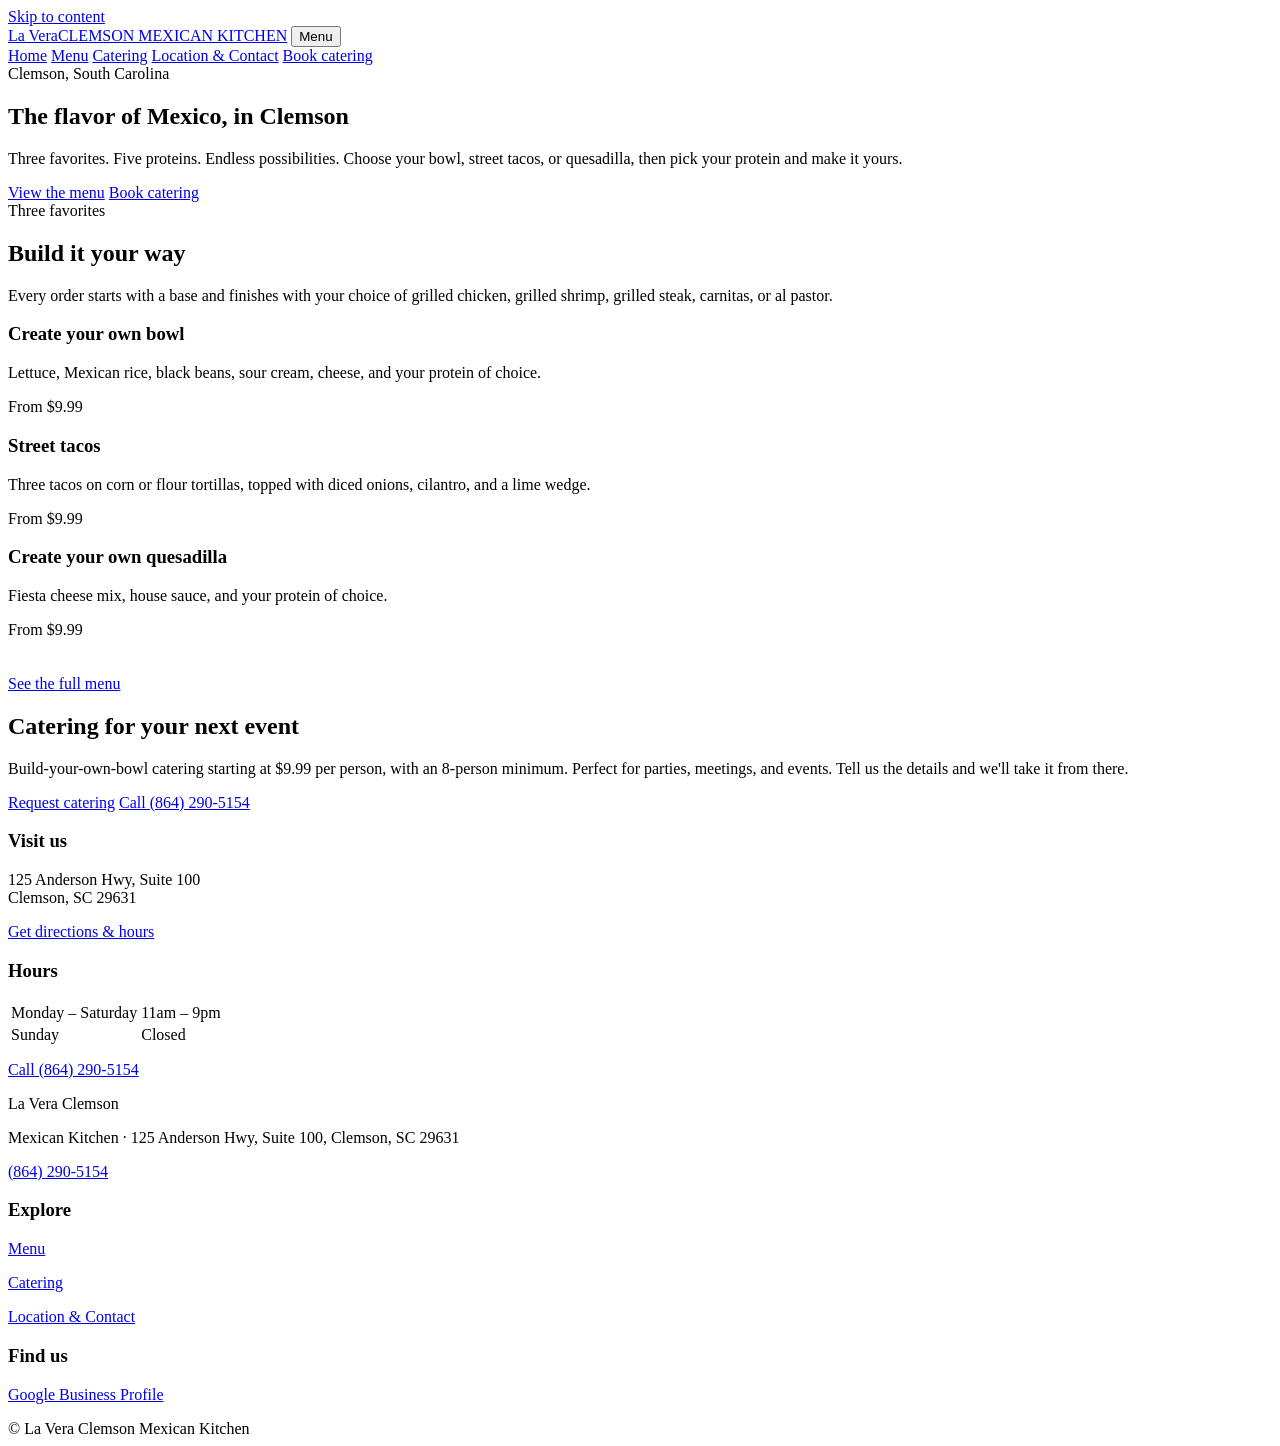
==== index.html @ a031415d "Add files via upload" ====
<!DOCTYPE html>
<html lang="en">
<head>
<meta charset="UTF-8">
<meta name="viewport" content="width=device-width, initial-scale=1.0">
<title>La Vera Clemson | Mexican Restaurant &amp; Catering in Clemson, SC</title>
<meta name="description" content="La Vera Clemson Mexican Kitchen serves build-your-own bowls, street tacos and quesadillas in Clemson, SC. Order catering for your next event or visit us on Anderson Hwy.">
<link rel="canonical" href="https://www.lavaraclemson.com/">
<meta name="robots" content="index, follow">

<meta property="og:type" content="restaurant.restaurant">
<meta property="og:title" content="La Vera Clemson | Mexican Restaurant & Catering in Clemson, SC">
<meta property="og:description" content="The flavor of Mexico, in Clemson. Build-your-own bowls, street tacos, quesadillas and full-service catering.">
<meta property="og:image" content="https://www.lavaraclemson.com/images/logo.jpg">
<meta property="og:url" content="https://www.lavaraclemson.com/">
<meta name="twitter:card" content="summary_large_image">

<link rel="preconnect" href="https://fonts.googleapis.com">
<link rel="preconnect" href="https://fonts.gstatic.com" crossorigin>
<link href="https://fonts.googleapis.com/css2?family=Playfair+Display:ital,wght@0,700;1,700&family=Poppins:wght@400;500;600;700&display=swap" rel="stylesheet">
<link rel="stylesheet" href="styles.css">

<script type="application/ld+json">
{
  "@context": "https://schema.org",
  "@type": "MexicanRestaurant",
  "name": "La Vera Clemson Mexican Kitchen",
  "image": "https://www.lavaraclemson.com/images/logo.jpg",
  "@id": "https://www.lavaraclemson.com/",
  "url": "https://www.lavaraclemson.com/",
  "telephone": "+1-864-290-5154",
  "servesCuisine": "Mexican",
  "priceRange": "$$",
  "address": {
    "@type": "PostalAddress",
    "streetAddress": "125 Anderson Hwy, Suite 100",
    "addressLocality": "Clemson",
    "addressRegion": "SC",
    "postalCode": "29631",
    "addressCountry": "US"
  },
  "openingHoursSpecification": [
    {
      "@type": "OpeningHoursSpecification",
      "dayOfWeek": ["Monday","Tuesday","Wednesday","Thursday","Friday","Saturday"],
      "opens": "11:00",
      "closes": "21:00"
    }
  ],
  "menu": "https://www.lavaraclemson.com/menu.html",
  "acceptsReservations": "False"
}
</script>
</head>
<body>
<a class="skip-link" href="#main">Skip to content</a>

<header class="site-header">
  <div class="container nav-wrap">
    <a href="index.html" class="wordmark">La Vera<span>CLEMSON MEXICAN KITCHEN</span></a>
    <button class="nav-toggle" id="navToggle" aria-expanded="false" aria-controls="mainNav">Menu</button>
    <nav class="main-nav" id="mainNav" aria-label="Primary">
      <a href="index.html" aria-current="page">Home</a>
      <a href="menu.html">Menu</a>
      <a href="catering.html">Catering</a>
      <a href="location.html">Location &amp; Contact</a>
      <a class="btn btn-primary" href="catering.html">Book catering</a>
    </nav>
  </div>
</header>

<main id="main">

  <section class="hero">
    <div class="container">
      <span class="eyebrow">Clemson, South Carolina</span>
      <h1>The flavor of Mexico, in Clemson</h1>
      <p class="lede">Three favorites. Five proteins. Endless possibilities. Choose your bowl, street tacos, or quesadilla, then pick your protein and make it yours.</p>
      <div class="btn-row">
        <a class="btn btn-primary" href="menu.html">View the menu</a>
        <a class="btn btn-outline" href="catering.html">Book catering</a>
      </div>
    </div>
  </section>

  <section class="section-dark">
    <div class="container">
      <div class="section-head">
        <span class="eyebrow">Three favorites</span>
        <h2>Build it your way</h2>
        <p>Every order starts with a base and finishes with your choice of grilled chicken, grilled shrimp, grilled steak, carnitas, or al pastor.</p>
      </div>
      <div class="tag-cards">
        <div class="tag-card">
          <h3>Create your own bowl</h3>
          <p>Lettuce, Mexican rice, black beans, sour cream, cheese, and your protein of choice.</p>
          <div class="price">From $9.99</div>
        </div>
        <div class="tag-card">
          <h3>Street tacos</h3>
          <p>Three tacos on corn or flour tortillas, topped with diced onions, cilantro, and a lime wedge.</p>
          <div class="price">From $9.99</div>
        </div>
        <div class="tag-card">
          <h3>Create your own quesadilla</h3>
          <p>Fiesta cheese mix, house sauce, and your protein of choice.</p>
          <div class="price">From $9.99</div>
        </div>
      </div>
      <div class="btn-row" style="justify-content:center; margin-top:36px;">
        <a class="btn btn-outline" href="menu.html">See the full menu</a>
      </div>
    </div>
  </section>

  <section class="cta-band">
    <div class="container">
      <h2>Catering for your next event</h2>
      <p>Build-your-own-bowl catering starting at $9.99 per person, with an 8-person minimum. Perfect for parties, meetings, and events. Tell us the details and we'll take it from there.</p>
      <div class="btn-row">
        <a class="btn btn-primary" href="catering.html">Request catering</a>
        <a class="btn btn-outline" href="tel:+18642905154">Call (864) 290-5154</a>
      </div>
    </div>
  </section>

  <section>
    <div class="container info-grid">
      <div class="info-card">
        <h3>Visit us</h3>
        <p>125 Anderson Hwy, Suite 100<br>Clemson, SC 29631</p>
        <p><a class="btn btn-outline-dark" href="location.html">Get directions &amp; hours</a></p>
      </div>
      <div class="info-card">
        <h3>Hours</h3>
        <table class="hours-table">
          <tr><td>Monday &ndash; Saturday</td><td>11am &ndash; 9pm</td></tr>
          <tr><td>Sunday</td><td>Closed</td></tr>
        </table>
        <p style="margin-top:14px;"><a class="btn btn-outline-dark" href="tel:+18642905154">Call (864) 290-5154</a></p>
      </div>
    </div>
  </section>

</main>

<footer>
  <div class="container footer-grid">
    <div>
      <div class="foot-logo">La Vera Clemson</div>
      <p>Mexican Kitchen &middot; 125 Anderson Hwy, Suite 100, Clemson, SC 29631</p>
      <p><a href="tel:+18642905154">(864) 290-5154</a></p>
    </div>
    <div>
      <h3>Explore</h3>
      <p><a href="menu.html">Menu</a></p>
      <p><a href="catering.html">Catering</a></p>
      <p><a href="location.html">Location &amp; Contact</a></p>
    </div>
    <div>
      <h3>Find us</h3>
      <p><a href="https://share.google/tISSdqQmZ6FzlgtJo" target="_blank" rel="noopener">Google Business Profile</a></p>
    </div>
  </div>
  <div class="container foot-bottom">
    <span>&copy; <span id="year"></span> La Vera Clemson Mexican Kitchen</span>
  </div>
</footer>

<script src="script.js"></script>
</body>
</html>
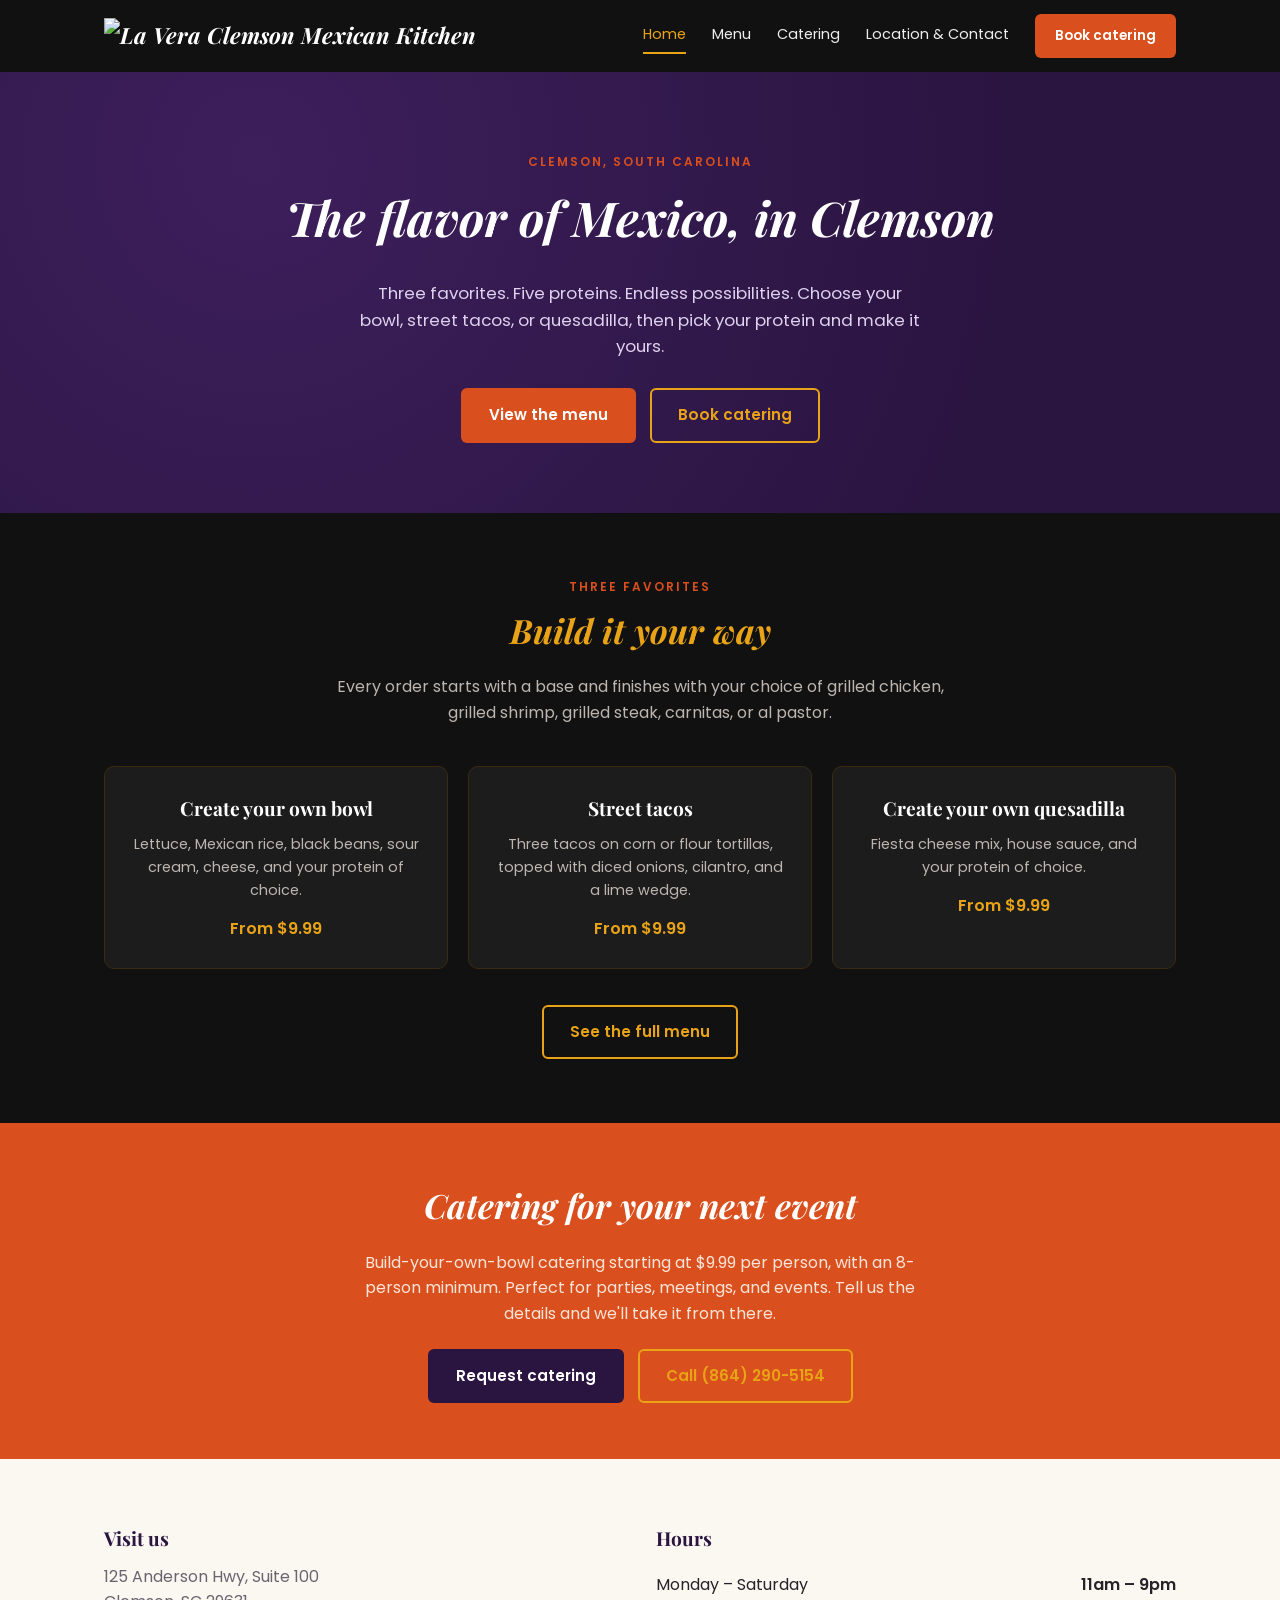
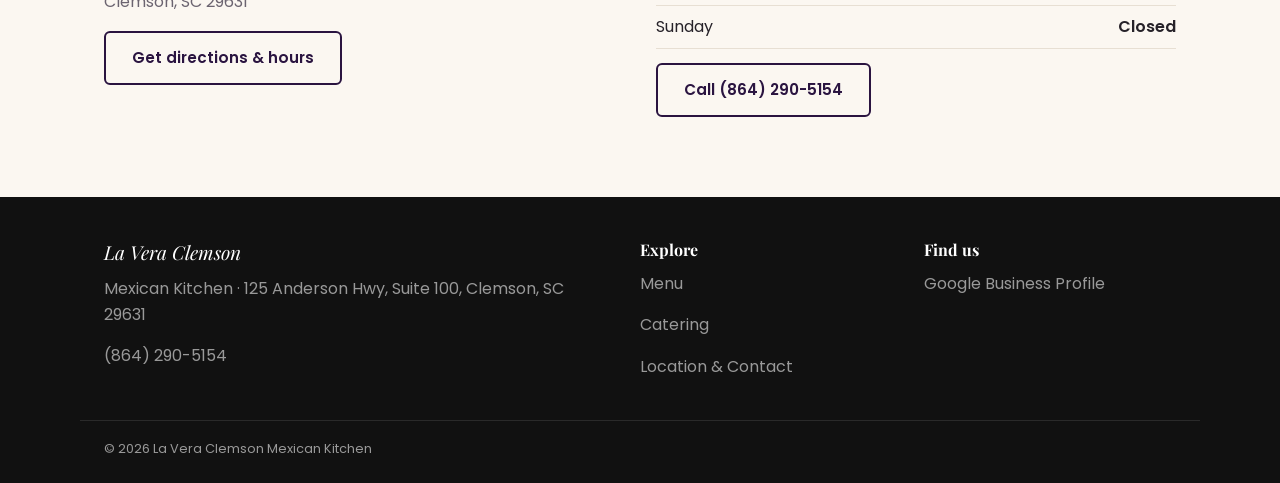
==== commit 056dfd90: "Update index.html" ====
--- a/index.html
+++ b/index.html
@@ -11,7 +11,7 @@
 <meta property="og:type" content="restaurant.restaurant">
 <meta property="og:title" content="La Vera Clemson | Mexican Restaurant & Catering in Clemson, SC">
 <meta property="og:description" content="The flavor of Mexico, in Clemson. Build-your-own bowls, street tacos, quesadillas and full-service catering.">
-<meta property="og:image" content="https://www.lavaraclemson.com/images/logo.jpg">
+<meta property="og:image" content="https://www.lavaraclemson.com/logo.jpg">
 <meta property="og:url" content="https://www.lavaraclemson.com/">
 <meta name="twitter:card" content="summary_large_image">
 
@@ -25,7 +25,7 @@
   "@context": "https://schema.org",
   "@type": "MexicanRestaurant",
   "name": "La Vera Clemson Mexican Kitchen",
-  "image": "https://www.lavaraclemson.com/images/logo.jpg",
+  "image": "https://www.lavaraclemson.com/logo.jpg",
   "@id": "https://www.lavaraclemson.com/",
   "url": "https://www.lavaraclemson.com/",
   "telephone": "+1-864-290-5154",
@@ -57,7 +57,7 @@
 
 <header class="site-header">
   <div class="container nav-wrap">
-    <a href="index.html" class="wordmark">La Vera<span>CLEMSON MEXICAN KITCHEN</span></a>
+    <a href="index.html" class="wordmark"><img src="header-logo.png" alt="La Vera Clemson Mexican Kitchen"></a>
     <button class="nav-toggle" id="navToggle" aria-expanded="false" aria-controls="mainNav">Menu</button>
     <nav class="main-nav" id="mainNav" aria-label="Primary">
       <a href="index.html" aria-current="page">Home</a>
--- a/styles.css
+++ b/styles.css
@@ -0,0 +1,372 @@
+/* ==========================================================================
+   La Vera Clemson — Mexican Kitchen
+   Design tokens pulled from logo + in-house/catering menu boards
+   ========================================================================== */
+
+:root {
+  --color-primary: #2A1440;      /* deep purple — logo wordmark */
+  --color-primary-light: #3D1F5C;
+  --color-secondary: #D94F1D;    /* tiger orange — banner / CTAs */
+  --color-accent: #E8A317;       /* gold — headline accents */
+  --color-dark: #111111;         /* chalkboard black */
+  --color-dark-2: #1c1c1c;
+  --color-cream: #FBF7F1;        /* page background */
+  --color-white: #ffffff;
+  --color-text: #262229;
+  --color-text-muted: #6b6470;
+  --color-border: #e7dfd3;
+
+  --font-heading: 'Playfair Display', Georgia, serif;
+  --font-body: 'Poppins', -apple-system, Segoe UI, sans-serif;
+
+  --radius: 10px;
+  --max-width: 1120px;
+}
+
+* { box-sizing: border-box; }
+
+html { scroll-behavior: smooth; }
+
+body {
+  margin: 0;
+  font-family: var(--font-body);
+  color: var(--color-text);
+  background: var(--color-cream);
+  line-height: 1.6;
+}
+
+img { max-width: 100%; display: block; }
+
+a { color: inherit; text-decoration: none; }
+
+.container {
+  max-width: var(--max-width);
+  margin: 0 auto;
+  padding: 0 24px;
+}
+
+h1, h2, h3 {
+  font-family: var(--font-heading);
+  font-style: italic;
+  font-weight: 700;
+  color: var(--color-primary);
+  margin: 0 0 0.5em;
+}
+
+h1 { font-size: clamp(2rem, 5vw, 3rem); }
+h2 { font-size: clamp(1.5rem, 3.5vw, 2.1rem); }
+h3 { font-size: 1.2rem; font-style: normal; }
+
+p { margin: 0 0 1em; }
+
+.eyebrow {
+  font-family: var(--font-body);
+  font-style: normal;
+  font-size: 0.75rem;
+  letter-spacing: 2px;
+  text-transform: uppercase;
+  color: var(--color-secondary);
+  font-weight: 600;
+  margin-bottom: 8px;
+  display: block;
+}
+
+.btn {
+  display: inline-block;
+  padding: 13px 26px;
+  border-radius: 6px;
+  font-weight: 600;
+  font-size: 0.95rem;
+  border: 2px solid transparent;
+  cursor: pointer;
+  transition: transform 0.15s ease, opacity 0.15s ease;
+}
+.btn:hover { transform: translateY(-1px); opacity: 0.92; }
+
+.btn-primary { background: var(--color-secondary); color: #fff; }
+.btn-outline { background: transparent; border-color: var(--color-accent); color: var(--color-accent); }
+.btn-outline-dark { background: transparent; border-color: var(--color-primary); color: var(--color-primary); }
+
+.btn-row { display: flex; gap: 14px; flex-wrap: wrap; }
+
+/* ---------- Header / Nav ---------- */
+.site-header {
+  background: var(--color-dark);
+  padding: 14px 0;
+  position: sticky;
+  top: 0;
+  z-index: 50;
+}
+.nav-wrap {
+  display: flex;
+  align-items: center;
+  justify-content: space-between;
+  gap: 16px;
+}
+.wordmark {
+  font-family: var(--font-heading);
+  font-style: italic;
+  font-weight: 700;
+  font-size: 1.4rem;
+  color: #fff;
+}
+.wordmark span {
+  display: block;
+  font-family: var(--font-body);
+  font-style: normal;
+  font-size: 0.65rem;
+  letter-spacing: 3px;
+  color: var(--color-accent);
+  margin-top: 2px;
+}
+.main-nav {
+  display: flex;
+  align-items: center;
+  gap: 26px;
+  font-size: 0.9rem;
+  color: #eee;
+}
+.main-nav a { padding: 6px 0; border-bottom: 2px solid transparent; }
+.main-nav a:hover, .main-nav a[aria-current="page"] { border-color: var(--color-accent); color: var(--color-accent); }
+.main-nav .btn { padding: 9px 18px; font-size: 0.85rem; }
+.nav-toggle { display: none; }
+
+@media (max-width: 760px) {
+  .main-nav { display: none; }
+  .nav-toggle {
+    display: inline-flex;
+    background: none; border: 1px solid #444; color: #fff;
+    border-radius: 6px; padding: 8px 12px; font-size: 0.85rem;
+  }
+  .main-nav.open {
+    display: flex; flex-direction: column; align-items: flex-start; gap: 14px;
+    position: absolute; top: 62px; left: 0; right: 0; background: var(--color-dark);
+    padding: 20px 24px; border-top: 1px solid #333;
+  }
+}
+
+/* ---------- Hero ---------- */
+.hero {
+  background: var(--color-primary);
+  background: radial-gradient(circle at 20% 20%, var(--color-primary-light), var(--color-primary) 70%);
+  color: #fff;
+  padding: 80px 0 70px;
+  text-align: center;
+}
+.hero h1 { color: #fff; }
+.hero .lede { max-width: 560px; margin: 0 auto 28px; color: #dfd2ee; font-size: 1.05rem; }
+.hero .btn-row { justify-content: center; }
+
+/* ---------- Sections ---------- */
+section { padding: 64px 0; }
+.section-head { text-align: center; max-width: 640px; margin: 0 auto 40px; }
+.section-dark { background: var(--color-dark); color: #eee; }
+.section-dark h2 { color: var(--color-accent); }
+.section-dark p { color: #bdb6b0; }
+
+.tag-cards {
+  display: grid;
+  grid-template-columns: repeat(3, 1fr);
+  gap: 20px;
+}
+@media (max-width: 760px) { .tag-cards { grid-template-columns: 1fr; } }
+
+.tag-card {
+  background: var(--color-dark-2);
+  border: 1px solid #3a2a12;
+  border-radius: var(--radius);
+  padding: 26px 22px;
+  text-align: center;
+}
+.tag-card h3 { color: #fff; }
+.tag-card .price { color: var(--color-accent); font-weight: 600; margin-top: 6px; }
+.tag-card p { color: #bdb6b0; font-size: 0.9rem; }
+
+.cta-band {
+  background: var(--color-secondary);
+  color: #fff;
+  text-align: center;
+  padding: 56px 24px;
+}
+.cta-band h2 { color: #fff; }
+.cta-band p { max-width: 560px; margin: 0 auto 22px; color: #fde6d9; }
+.cta-band .btn-row { justify-content: center; }
+.cta-band .btn-primary { background: var(--color-primary); }
+
+.info-grid {
+  display: grid;
+  grid-template-columns: 1fr 1fr;
+  gap: 32px;
+}
+@media (max-width: 760px) { .info-grid { grid-template-columns: 1fr; } }
+
+.info-card h3 { color: var(--color-primary); margin-bottom: 10px; }
+.info-card p { color: var(--color-text-muted); }
+
+/* ---------- Menu tables ---------- */
+.menu-item {
+  border: 1px solid var(--color-border);
+  border-radius: var(--radius);
+  padding: 26px;
+  margin-bottom: 24px;
+  background: var(--color-white);
+}
+.menu-item-head {
+  display: flex;
+  justify-content: space-between;
+  align-items: baseline;
+  flex-wrap: wrap;
+  gap: 8px;
+  border-bottom: 2px solid var(--color-accent);
+  padding-bottom: 10px;
+  margin-bottom: 14px;
+}
+.menu-item-head h3 { margin: 0; }
+.menu-item-head .price { font-weight: 700; color: var(--color-secondary); font-size: 1.05rem; }
+
+.menu-cols { display: grid; grid-template-columns: 1fr 1fr; gap: 24px; }
+@media (max-width: 600px) { .menu-cols { grid-template-columns: 1fr; } }
+
+.menu-cols h4 {
+  font-size: 0.8rem; text-transform: uppercase; letter-spacing: 1px;
+  color: var(--color-text-muted); margin-bottom: 8px;
+}
+.menu-cols ul { margin: 0; padding-left: 18px; }
+.menu-cols li { margin-bottom: 4px; }
+
+table.price-table { width: 100%; border-collapse: collapse; margin-bottom: 8px; }
+table.price-table th, table.price-table td {
+  text-align: left; padding: 8px 10px; border-bottom: 1px solid var(--color-border); font-size: 0.95rem;
+}
+table.price-table th { color: var(--color-text-muted); font-weight: 600; font-size: 0.78rem; text-transform: uppercase; letter-spacing: 0.5px; }
+
+.salsa-scale {
+  display: flex; justify-content: space-between; flex-wrap: wrap; gap: 12px; margin-top: 10px;
+}
+.salsa-scale .salsa { text-align: center; flex: 1; min-width: 110px; }
+.salsa-scale .heat { font-weight: 700; color: var(--color-secondary); font-size: 0.85rem; }
+
+.menu-board-image {
+  border-radius: var(--radius);
+  border: 1px solid var(--color-border);
+  overflow: hidden;
+  margin-bottom: 40px;
+  max-width: 90%;
+  margin-left: auto;
+  margin-right: auto;
+}
+.menu-board-image img {
+  width: 100%;
+  height: auto;
+  display: block;
+}
+.menu-board-image figcaption {
+  font-size: 0.8rem; color: var(--color-text-muted); padding: 10px 16px; background: var(--color-white);
+}
+
+/* ---------- Catering form ---------- */
+.catering-form {
+  background: var(--color-white);
+  border: 1px solid var(--color-border);
+  border-radius: var(--radius);
+  padding: 32px;
+  max-width: 640px;
+  margin: 0 auto;
+}
+.form-row { margin-bottom: 20px; }
+.form-row label { display: block; font-weight: 600; font-size: 0.9rem; margin-bottom: 7px; color: var(--color-primary); }
+.form-row .hint { font-size: 0.8rem; color: var(--color-text-muted); margin-top: 5px; }
+.form-two { display: grid; grid-template-columns: 1fr 1fr; gap: 16px; }
+@media (max-width: 600px) { .form-two { grid-template-columns: 1fr; } }
+
+input[type="text"], input[type="email"], input[type="tel"], input[type="date"], input[type="number"], select, textarea {
+  width: 100%;
+  padding: 12px 14px;
+  border: 1.5px solid #cfc3b2;
+  border-radius: 8px;
+  font-family: var(--font-body);
+  font-size: 0.95rem;
+  color: var(--color-text);
+  background: var(--color-white);
+  transition: border-color 0.15s ease, box-shadow 0.15s ease;
+}
+input::placeholder, textarea::placeholder { color: #9c9089; }
+input[type="text"]:focus, input[type="email"]:focus, input[type="tel"]:focus,
+input[type="date"]:focus, input[type="number"]:focus, select:focus, textarea:focus {
+  outline: none;
+  border-color: var(--color-secondary);
+  box-shadow: 0 0 0 3px rgba(217, 79, 29, 0.15);
+}
+textarea { min-height: 110px; resize: vertical; }
+fieldset { border: 1.5px solid #cfc3b2; border-radius: 8px; padding: 16px 18px; margin: 0; }
+fieldset legend { font-weight: 600; font-size: 0.9rem; color: var(--color-primary); padding: 0 6px; }
+.checkbox-grid { display: grid; grid-template-columns: 1fr 1fr; gap: 10px 16px; margin-top: 10px; }
+.checkbox-grid label { display: flex; align-items: center; gap: 8px; font-weight: 400; font-size: 0.9rem; color: var(--color-text); }
+.checkbox-grid input { width: auto; accent-color: var(--color-secondary); }
+
+.form-note {
+  background: #fdf3e4;
+  border: 1px solid var(--color-accent);
+  border-radius: 6px;
+  padding: 14px 16px;
+  font-size: 0.85rem;
+  color: #6b4c0f;
+  margin-bottom: 20px;
+}
+
+/* ---------- Map / location ---------- */
+.map-frame {
+  border-radius: var(--radius);
+  overflow: hidden;
+  border: 1px solid var(--color-border);
+  aspect-ratio: 16 / 10;
+}
+.map-frame iframe { width: 100%; height: 100%; border: 0; }
+
+.map-load-btn {
+  width: 100%;
+  height: 100%;
+  display: flex;
+  flex-direction: column;
+  align-items: center;
+  justify-content: center;
+  gap: 6px;
+  padding: 24px;
+  background: radial-gradient(circle at 30% 25%, var(--color-primary-light), var(--color-primary) 75%);
+  color: #fff;
+  border: none;
+  cursor: pointer;
+  font-family: var(--font-body);
+  text-align: center;
+  transition: opacity 0.15s ease;
+}
+.map-load-btn:hover, .map-load-btn:focus-visible { opacity: 0.9; }
+.map-load-icon { font-size: 2.2rem; line-height: 1; }
+.map-load-text { font-weight: 600; font-size: 1rem; }
+.map-load-sub { font-size: 0.8rem; color: #dfd2ee; }
+
+.hours-table { width: 100%; border-collapse: collapse; }
+.hours-table td { padding: 8px 0; border-bottom: 1px solid var(--color-border); }
+.hours-table td:last-child { text-align: right; font-weight: 600; }
+
+/* ---------- Footer ---------- */
+footer {
+  background: var(--color-dark);
+  color: #999;
+  padding: 40px 0 24px;
+}
+.footer-grid { display: grid; grid-template-columns: 2fr 1fr 1fr; gap: 32px; margin-bottom: 24px; }
+@media (max-width: 700px) { .footer-grid { grid-template-columns: 1fr; } }
+footer h3 { color: #fff; font-size: 1rem; }
+footer a:hover { color: var(--color-accent); }
+footer .foot-logo { font-family: var(--font-heading); font-style: italic; color: #fff; font-size: 1.2rem; margin-bottom: 8px; }
+footer .foot-bottom {
+  border-top: 1px solid #2a2a2a; padding-top: 18px; font-size: 0.8rem;
+  display: flex; justify-content: space-between; flex-wrap: wrap; gap: 8px;
+}
+
+.skip-link {
+  position: absolute; left: -999px; top: auto;
+  background: var(--color-accent); color: #111; padding: 10px 16px; z-index: 100;
+}
+.skip-link:focus { left: 12px; top: 12px; }
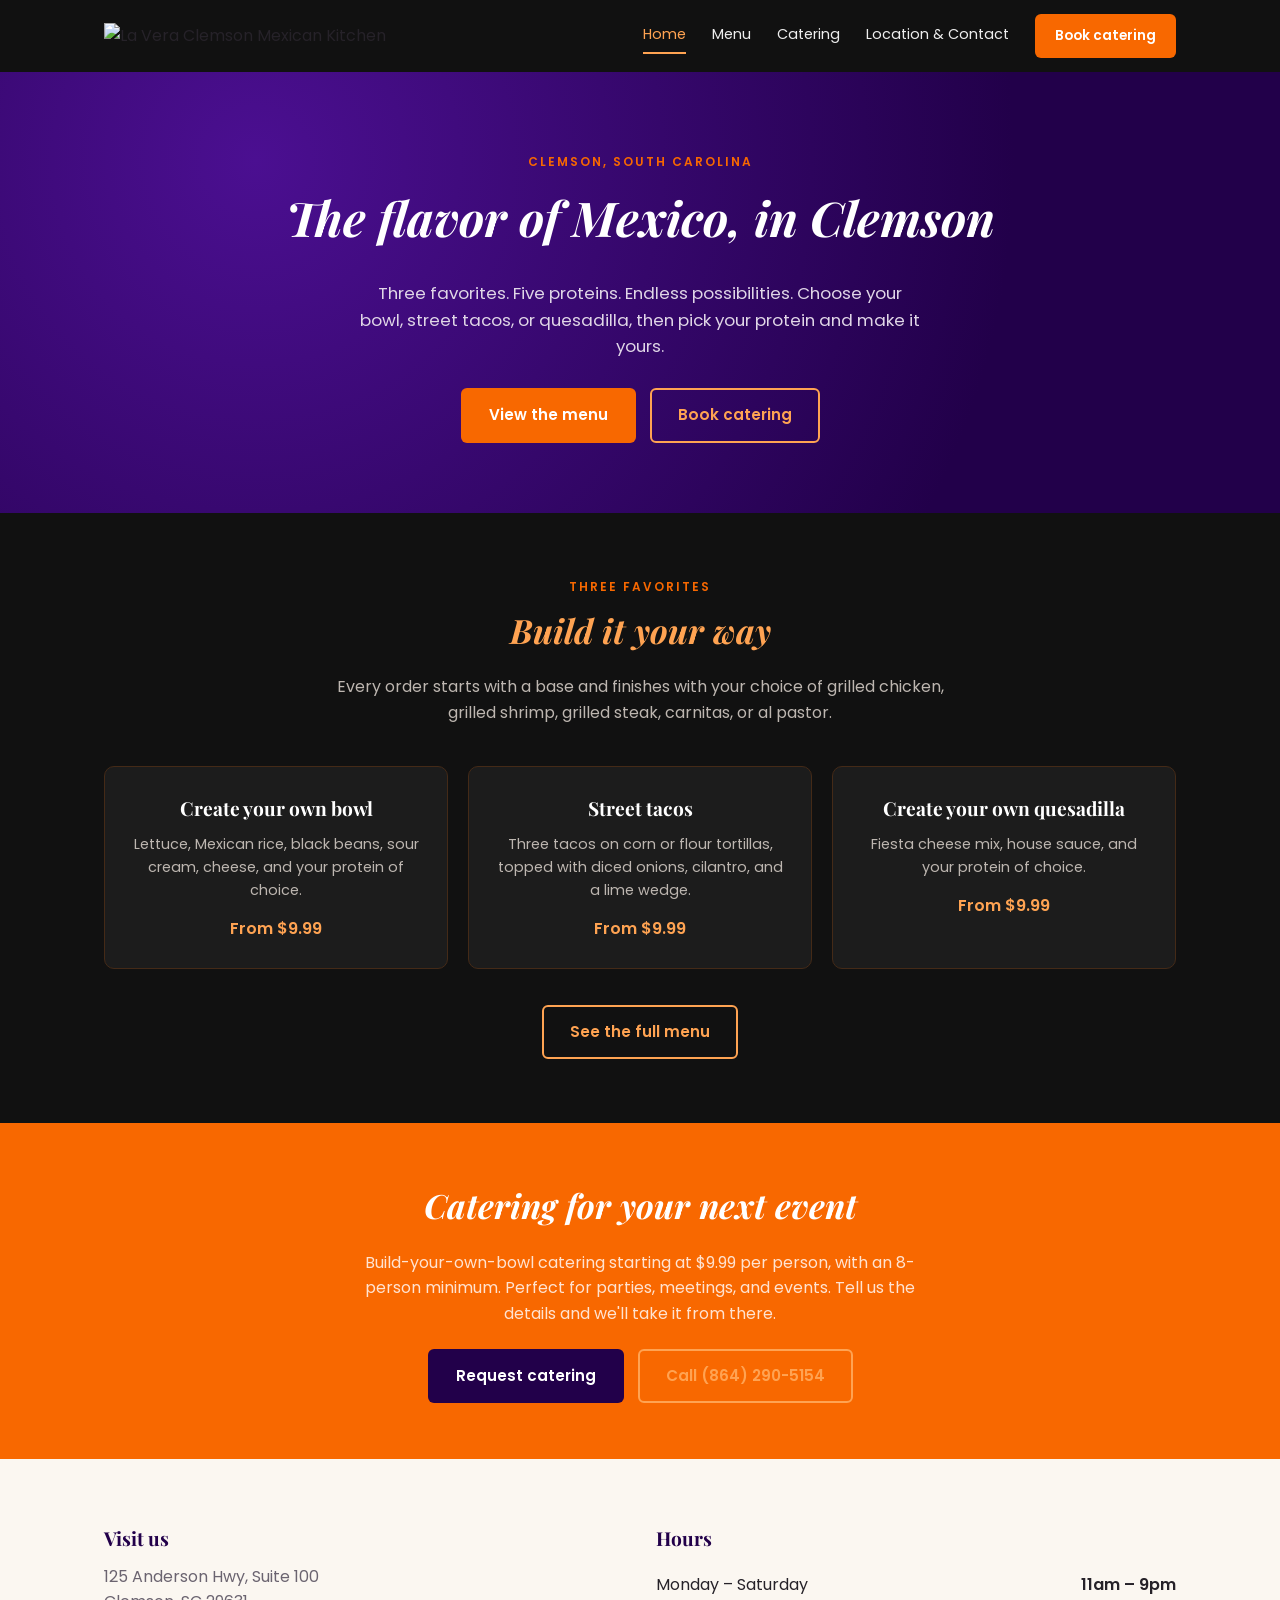
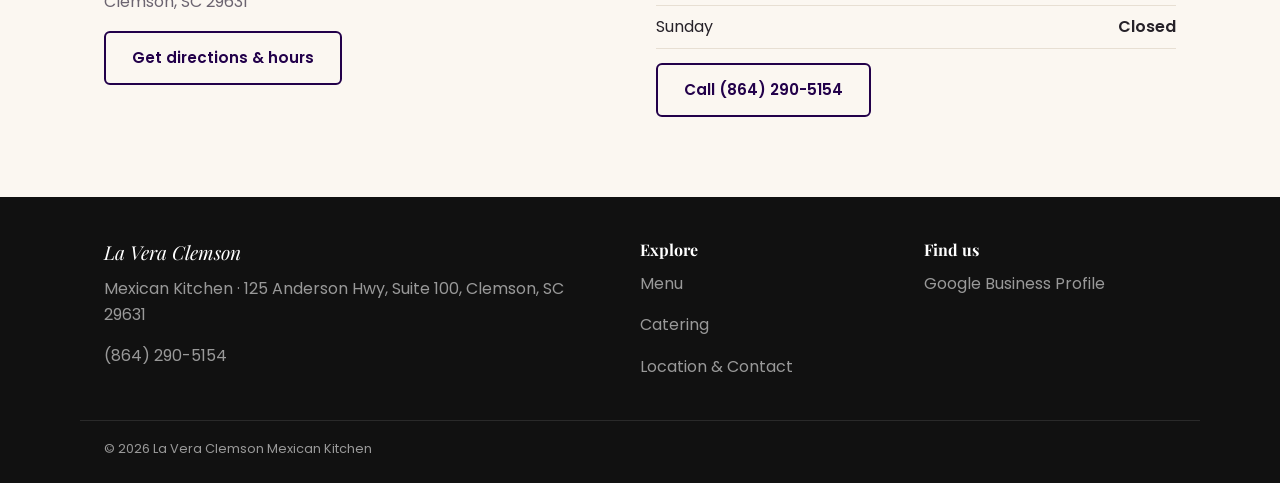
==== commit 4aa54ecc: "Update index.html" ====
--- a/index.html
+++ b/index.html
@@ -11,7 +11,7 @@
 <meta property="og:type" content="restaurant.restaurant">
 <meta property="og:title" content="La Vera Clemson | Mexican Restaurant & Catering in Clemson, SC">
 <meta property="og:description" content="The flavor of Mexico, in Clemson. Build-your-own bowls, street tacos, quesadillas and full-service catering.">
-<meta property="og:image" content="https://www.lavaraclemson.com/logo.jpg">
+<meta property="og:image" content="https://www.lavaraclemson.com/images/logo.jpg">
 <meta property="og:url" content="https://www.lavaraclemson.com/">
 <meta name="twitter:card" content="summary_large_image">
 
@@ -25,7 +25,7 @@
   "@context": "https://schema.org",
   "@type": "MexicanRestaurant",
   "name": "La Vera Clemson Mexican Kitchen",
-  "image": "https://www.lavaraclemson.com/logo.jpg",
+  "image": "https://www.lavaraclemson.com/images/logo.jpg",
   "@id": "https://www.lavaraclemson.com/",
   "url": "https://www.lavaraclemson.com/",
   "telephone": "+1-864-290-5154",
@@ -57,7 +57,7 @@
 
 <header class="site-header">
   <div class="container nav-wrap">
-    <a href="index.html" class="wordmark"><img src="header-logo.png" alt="La Vera Clemson Mexican Kitchen"></a>
+    <a href="index.html" class="logo-link" aria-label="La Vera Clemson Mexican Kitchen — home"><img src="images/logo.jpg" alt="La Vera Clemson Mexican Kitchen" class="logo-img"></a>
     <button class="nav-toggle" id="navToggle" aria-expanded="false" aria-controls="mainNav">Menu</button>
     <nav class="main-nav" id="mainNav" aria-label="Primary">
       <a href="index.html" aria-current="page">Home</a>
--- a/styles.css
+++ b/styles.css
@@ -4,10 +4,11 @@
    ========================================================================== */
 
 :root {
-  --color-primary: #2A1440;      /* deep purple — logo wordmark */
-  --color-primary-light: #3D1F5C;
-  --color-secondary: #D94F1D;    /* tiger orange — banner / CTAs */
-  --color-accent: #E8A317;       /* gold — headline accents */
+  --color-primary: #22004A;       /* deep violet-purple — logo wordmark */
+  --color-primary-light: #4B0F91; /* brighter violet — logo gradient highlight, hero glow, hover */
+  --color-secondary: #F86800;     /* vivid orange — logo banner / CTAs */
+  --color-secondary-dark: #C55300;/* deep burnt orange — logo banner shadow, hover, gradients */
+  --color-secondary-light: #FFA352; /* soft peach-orange — headline accents, borders, highlights */
   --color-dark: #111111;         /* chalkboard black */
   --color-dark-2: #1c1c1c;
   --color-cream: #FBF7F1;        /* page background */
@@ -84,7 +85,7 @@
 .btn:hover { transform: translateY(-1px); opacity: 0.92; }
 
 .btn-primary { background: var(--color-secondary); color: #fff; }
-.btn-outline { background: transparent; border-color: var(--color-accent); color: var(--color-accent); }
+.btn-outline { background: transparent; border-color: var(--color-secondary-light); color: var(--color-secondary-light); }
 .btn-outline-dark { background: transparent; border-color: var(--color-primary); color: var(--color-primary); }
 
 .btn-row { display: flex; gap: 14px; flex-wrap: wrap; }
@@ -116,7 +117,7 @@
   font-style: normal;
   font-size: 0.65rem;
   letter-spacing: 3px;
-  color: var(--color-accent);
+  color: var(--color-secondary-light);
   margin-top: 2px;
 }
 .main-nav {
@@ -127,7 +128,7 @@
   color: #eee;
 }
 .main-nav a { padding: 6px 0; border-bottom: 2px solid transparent; }
-.main-nav a:hover, .main-nav a[aria-current="page"] { border-color: var(--color-accent); color: var(--color-accent); }
+.main-nav a:hover, .main-nav a[aria-current="page"] { border-color: var(--color-secondary-light); color: var(--color-secondary-light); }
 .main-nav .btn { padding: 9px 18px; font-size: 0.85rem; }
 .nav-toggle { display: none; }
 
@@ -154,14 +155,14 @@
   text-align: center;
 }
 .hero h1 { color: #fff; }
-.hero .lede { max-width: 560px; margin: 0 auto 28px; color: #dfd2ee; font-size: 1.05rem; }
+.hero .lede { max-width: 560px; margin: 0 auto 28px; color: #E0D6E7; font-size: 1.05rem; }
 .hero .btn-row { justify-content: center; }
 
 /* ---------- Sections ---------- */
 section { padding: 64px 0; }
 .section-head { text-align: center; max-width: 640px; margin: 0 auto 40px; }
 .section-dark { background: var(--color-dark); color: #eee; }
-.section-dark h2 { color: var(--color-accent); }
+.section-dark h2 { color: var(--color-secondary-light); }
 .section-dark p { color: #bdb6b0; }
 
 .tag-cards {
@@ -173,13 +174,13 @@
 
 .tag-card {
   background: var(--color-dark-2);
-  border: 1px solid #3a2a12;
+  border: 1px solid #442A17;
   border-radius: var(--radius);
   padding: 26px 22px;
   text-align: center;
 }
 .tag-card h3 { color: #fff; }
-.tag-card .price { color: var(--color-accent); font-weight: 600; margin-top: 6px; }
+.tag-card .price { color: var(--color-secondary-light); font-weight: 600; margin-top: 6px; }
 .tag-card p { color: #bdb6b0; font-size: 0.9rem; }
 
 .cta-band {
@@ -189,7 +190,7 @@
   padding: 56px 24px;
 }
 .cta-band h2 { color: #fff; }
-.cta-band p { max-width: 560px; margin: 0 auto 22px; color: #fde6d9; }
+.cta-band p { max-width: 560px; margin: 0 auto 22px; color: #FFE3D1; }
 .cta-band .btn-row { justify-content: center; }
 .cta-band .btn-primary { background: var(--color-primary); }
 
@@ -217,7 +218,7 @@
   align-items: baseline;
   flex-wrap: wrap;
   gap: 8px;
-  border-bottom: 2px solid var(--color-accent);
+  border-bottom: 2px solid var(--color-secondary-light);
   padding-bottom: 10px;
   margin-bottom: 14px;
 }
@@ -251,14 +252,6 @@
   border: 1px solid var(--color-border);
   overflow: hidden;
   margin-bottom: 40px;
-  max-width: 90%;
-  margin-left: auto;
-  margin-right: auto;
-}
-.menu-board-image img {
-  width: 100%;
-  height: auto;
-  display: block;
 }
 .menu-board-image figcaption {
   font-size: 0.8rem; color: var(--color-text-muted); padding: 10px 16px; background: var(--color-white);
@@ -273,44 +266,35 @@
   max-width: 640px;
   margin: 0 auto;
 }
-.form-row { margin-bottom: 20px; }
-.form-row label { display: block; font-weight: 600; font-size: 0.9rem; margin-bottom: 7px; color: var(--color-primary); }
-.form-row .hint { font-size: 0.8rem; color: var(--color-text-muted); margin-top: 5px; }
+.form-row { margin-bottom: 18px; }
+.form-row label { display: block; font-weight: 600; font-size: 0.9rem; margin-bottom: 6px; color: var(--color-primary); }
+.form-row .hint { font-size: 0.8rem; color: var(--color-text-muted); margin-top: 4px; }
 .form-two { display: grid; grid-template-columns: 1fr 1fr; gap: 16px; }
 @media (max-width: 600px) { .form-two { grid-template-columns: 1fr; } }
 
 input[type="text"], input[type="email"], input[type="tel"], input[type="date"], input[type="number"], select, textarea {
   width: 100%;
-  padding: 12px 14px;
-  border: 1.5px solid #cfc3b2;
-  border-radius: 8px;
+  padding: 11px 13px;
+  border: 1px solid var(--color-border);
+  border-radius: 6px;
   font-family: var(--font-body);
   font-size: 0.95rem;
-  color: var(--color-text);
-  background: var(--color-white);
-  transition: border-color 0.15s ease, box-shadow 0.15s ease;
-}
-input::placeholder, textarea::placeholder { color: #9c9089; }
-input[type="text"]:focus, input[type="email"]:focus, input[type="tel"]:focus,
-input[type="date"]:focus, input[type="number"]:focus, select:focus, textarea:focus {
-  outline: none;
-  border-color: var(--color-secondary);
-  box-shadow: 0 0 0 3px rgba(217, 79, 29, 0.15);
+  background: var(--color-cream);
 }
 textarea { min-height: 110px; resize: vertical; }
-fieldset { border: 1.5px solid #cfc3b2; border-radius: 8px; padding: 16px 18px; margin: 0; }
+fieldset { border: 1px solid var(--color-border); border-radius: 6px; padding: 14px 16px; margin: 0; }
 fieldset legend { font-weight: 600; font-size: 0.9rem; color: var(--color-primary); padding: 0 6px; }
-.checkbox-grid { display: grid; grid-template-columns: 1fr 1fr; gap: 10px 16px; margin-top: 10px; }
+.checkbox-grid { display: grid; grid-template-columns: 1fr 1fr; gap: 8px; margin-top: 8px; }
 .checkbox-grid label { display: flex; align-items: center; gap: 8px; font-weight: 400; font-size: 0.9rem; color: var(--color-text); }
-.checkbox-grid input { width: auto; accent-color: var(--color-secondary); }
+.checkbox-grid input { width: auto; }
 
 .form-note {
-  background: #fdf3e4;
-  border: 1px solid var(--color-accent);
+  background: #FFF1E6;
+  border: 1px solid var(--color-secondary-light);
   border-radius: 6px;
   padding: 14px 16px;
   font-size: 0.85rem;
-  color: #6b4c0f;
+  color: #7A3200;
   margin-bottom: 20px;
 }
 
@@ -322,28 +306,6 @@
   aspect-ratio: 16 / 10;
 }
 .map-frame iframe { width: 100%; height: 100%; border: 0; }
-
-.map-load-btn {
-  width: 100%;
-  height: 100%;
-  display: flex;
-  flex-direction: column;
-  align-items: center;
-  justify-content: center;
-  gap: 6px;
-  padding: 24px;
-  background: radial-gradient(circle at 30% 25%, var(--color-primary-light), var(--color-primary) 75%);
-  color: #fff;
-  border: none;
-  cursor: pointer;
-  font-family: var(--font-body);
-  text-align: center;
-  transition: opacity 0.15s ease;
-}
-.map-load-btn:hover, .map-load-btn:focus-visible { opacity: 0.9; }
-.map-load-icon { font-size: 2.2rem; line-height: 1; }
-.map-load-text { font-weight: 600; font-size: 1rem; }
-.map-load-sub { font-size: 0.8rem; color: #dfd2ee; }
 
 .hours-table { width: 100%; border-collapse: collapse; }
 .hours-table td { padding: 8px 0; border-bottom: 1px solid var(--color-border); }
@@ -358,7 +320,7 @@
 .footer-grid { display: grid; grid-template-columns: 2fr 1fr 1fr; gap: 32px; margin-bottom: 24px; }
 @media (max-width: 700px) { .footer-grid { grid-template-columns: 1fr; } }
 footer h3 { color: #fff; font-size: 1rem; }
-footer a:hover { color: var(--color-accent); }
+footer a:hover { color: var(--color-secondary-light); }
 footer .foot-logo { font-family: var(--font-heading); font-style: italic; color: #fff; font-size: 1.2rem; margin-bottom: 8px; }
 footer .foot-bottom {
   border-top: 1px solid #2a2a2a; padding-top: 18px; font-size: 0.8rem;
@@ -367,6 +329,6 @@
 
 .skip-link {
   position: absolute; left: -999px; top: auto;
-  background: var(--color-accent); color: #111; padding: 10px 16px; z-index: 100;
+  background: var(--color-secondary-light); color: #111; padding: 10px 16px; z-index: 100;
 }
 .skip-link:focus { left: 12px; top: 12px; }
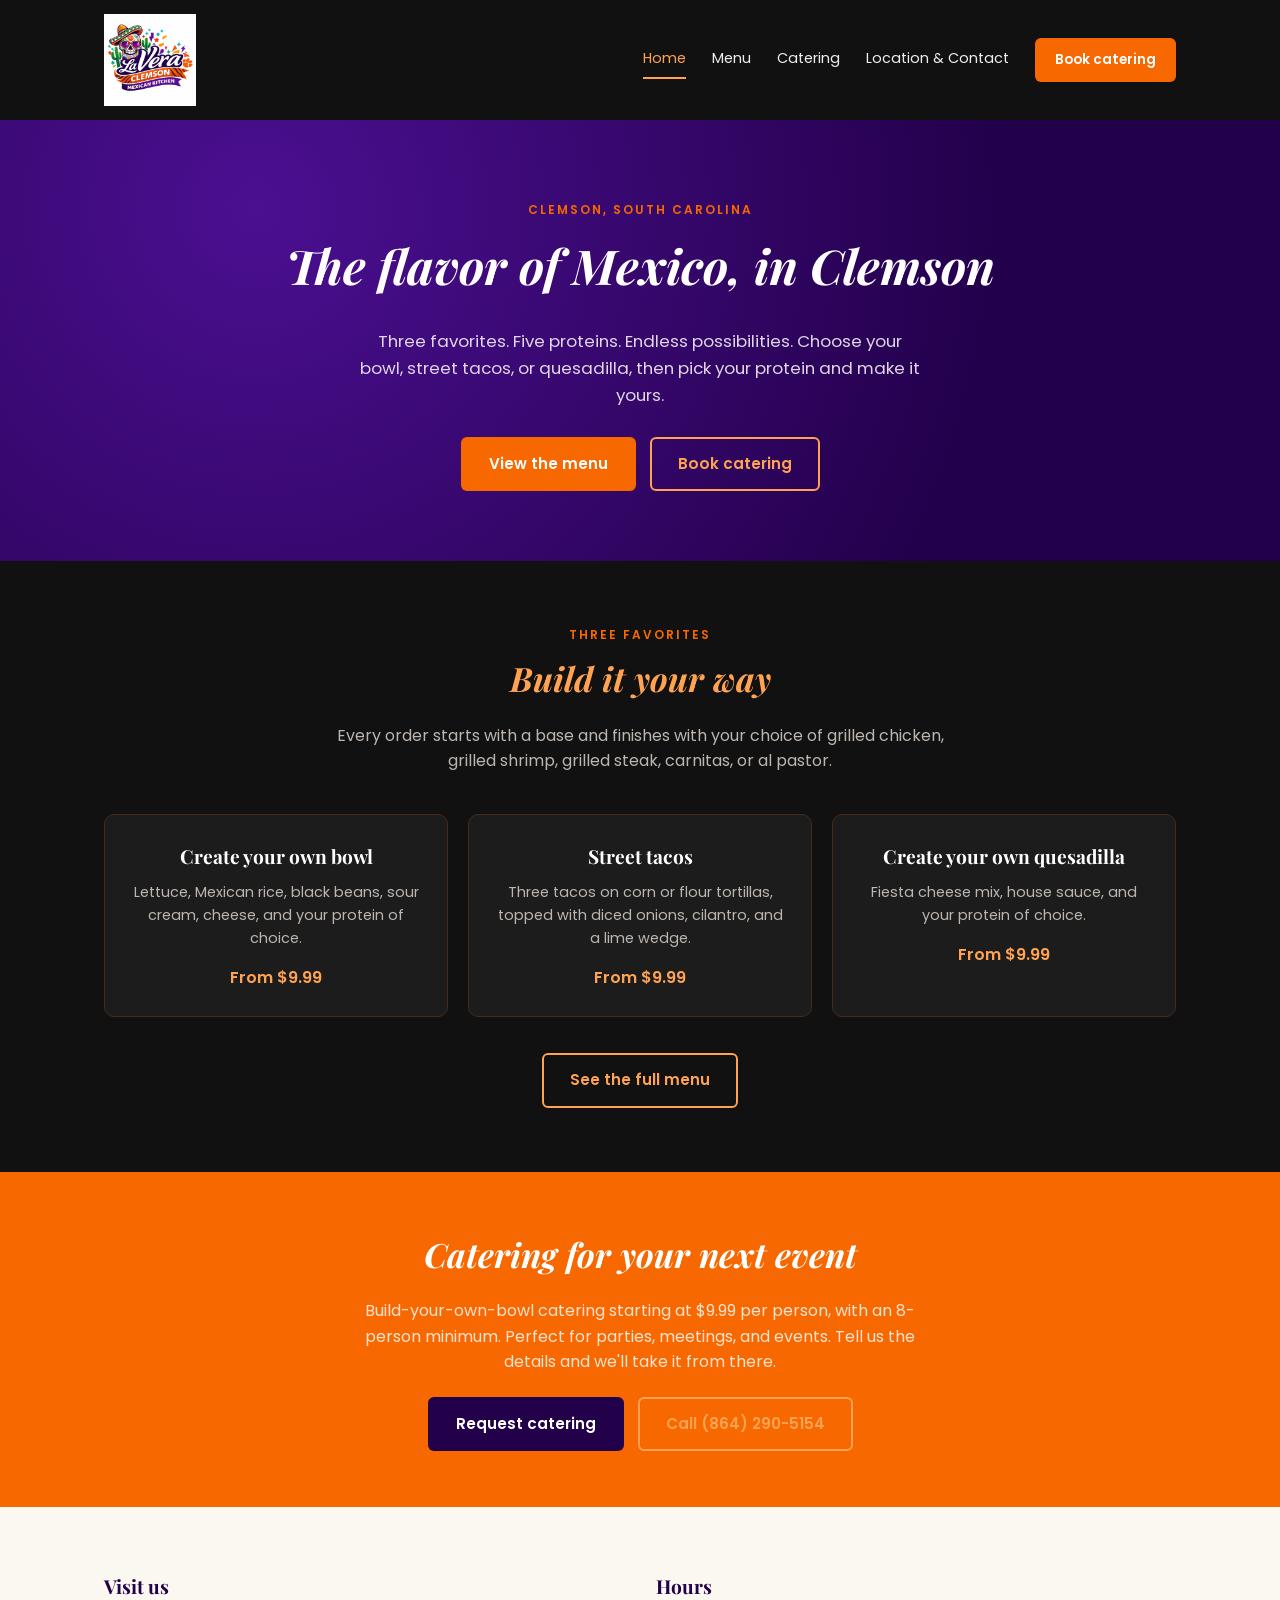
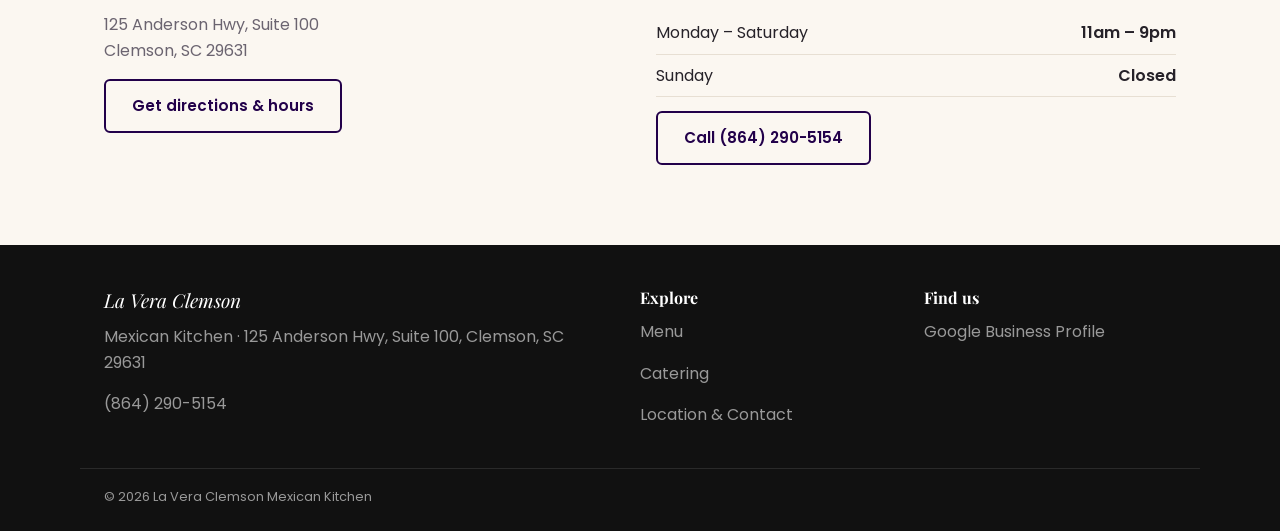
==== commit 2f2fa823: "Update index.html" ====
--- a/index.html
+++ b/index.html
@@ -11,7 +11,7 @@
 <meta property="og:type" content="restaurant.restaurant">
 <meta property="og:title" content="La Vera Clemson | Mexican Restaurant & Catering in Clemson, SC">
 <meta property="og:description" content="The flavor of Mexico, in Clemson. Build-your-own bowls, street tacos, quesadillas and full-service catering.">
-<meta property="og:image" content="https://www.lavaraclemson.com/images/logo.jpg">
+<meta property="og:image" content="https://www.lavaraclemson.com/logo.jpg">
 <meta property="og:url" content="https://www.lavaraclemson.com/">
 <meta name="twitter:card" content="summary_large_image">
 
@@ -25,7 +25,7 @@
   "@context": "https://schema.org",
   "@type": "MexicanRestaurant",
   "name": "La Vera Clemson Mexican Kitchen",
-  "image": "https://www.lavaraclemson.com/images/logo.jpg",
+  "image": "https://www.lavaraclemson.com/logo.jpg",
   "@id": "https://www.lavaraclemson.com/",
   "url": "https://www.lavaraclemson.com/",
   "telephone": "+1-864-290-5154",
@@ -57,7 +57,7 @@
 
 <header class="site-header">
   <div class="container nav-wrap">
-    <a href="index.html" class="logo-link" aria-label="La Vera Clemson Mexican Kitchen — home"><img src="images/logo.jpg" alt="La Vera Clemson Mexican Kitchen" class="logo-img"></a>
+    <a href="index.html" class="logo-link" aria-label="La Vera Clemson Mexican Kitchen — home"><img src="logo.jpg" alt="La Vera Clemson Mexican Kitchen" class="logo-img"></a>
     <button class="nav-toggle" id="navToggle" aria-expanded="false" aria-controls="mainNav">Menu</button>
     <nav class="main-nav" id="mainNav" aria-label="Primary">
       <a href="index.html" aria-current="page">Home</a>
--- a/styles.css
+++ b/styles.css
@@ -104,21 +104,15 @@
   justify-content: space-between;
   gap: 16px;
 }
-.wordmark {
-  font-family: var(--font-heading);
-  font-style: italic;
-  font-weight: 700;
-  font-size: 1.4rem;
-  color: #fff;
-}
-.wordmark span {
+.logo-link {
+  display: inline-flex;
+  align-items: center;
+  flex-shrink: 0;
+}
+.logo-img {
+  height: 92px;
+  width: auto;
   display: block;
-  font-family: var(--font-body);
-  font-style: normal;
-  font-size: 0.65rem;
-  letter-spacing: 3px;
-  color: var(--color-secondary-light);
-  margin-top: 2px;
 }
 .main-nav {
   display: flex;
@@ -133,6 +127,7 @@
 .nav-toggle { display: none; }
 
 @media (max-width: 760px) {
+  .logo-img { height: 60px; }
   .main-nav { display: none; }
   .nav-toggle {
     display: inline-flex;
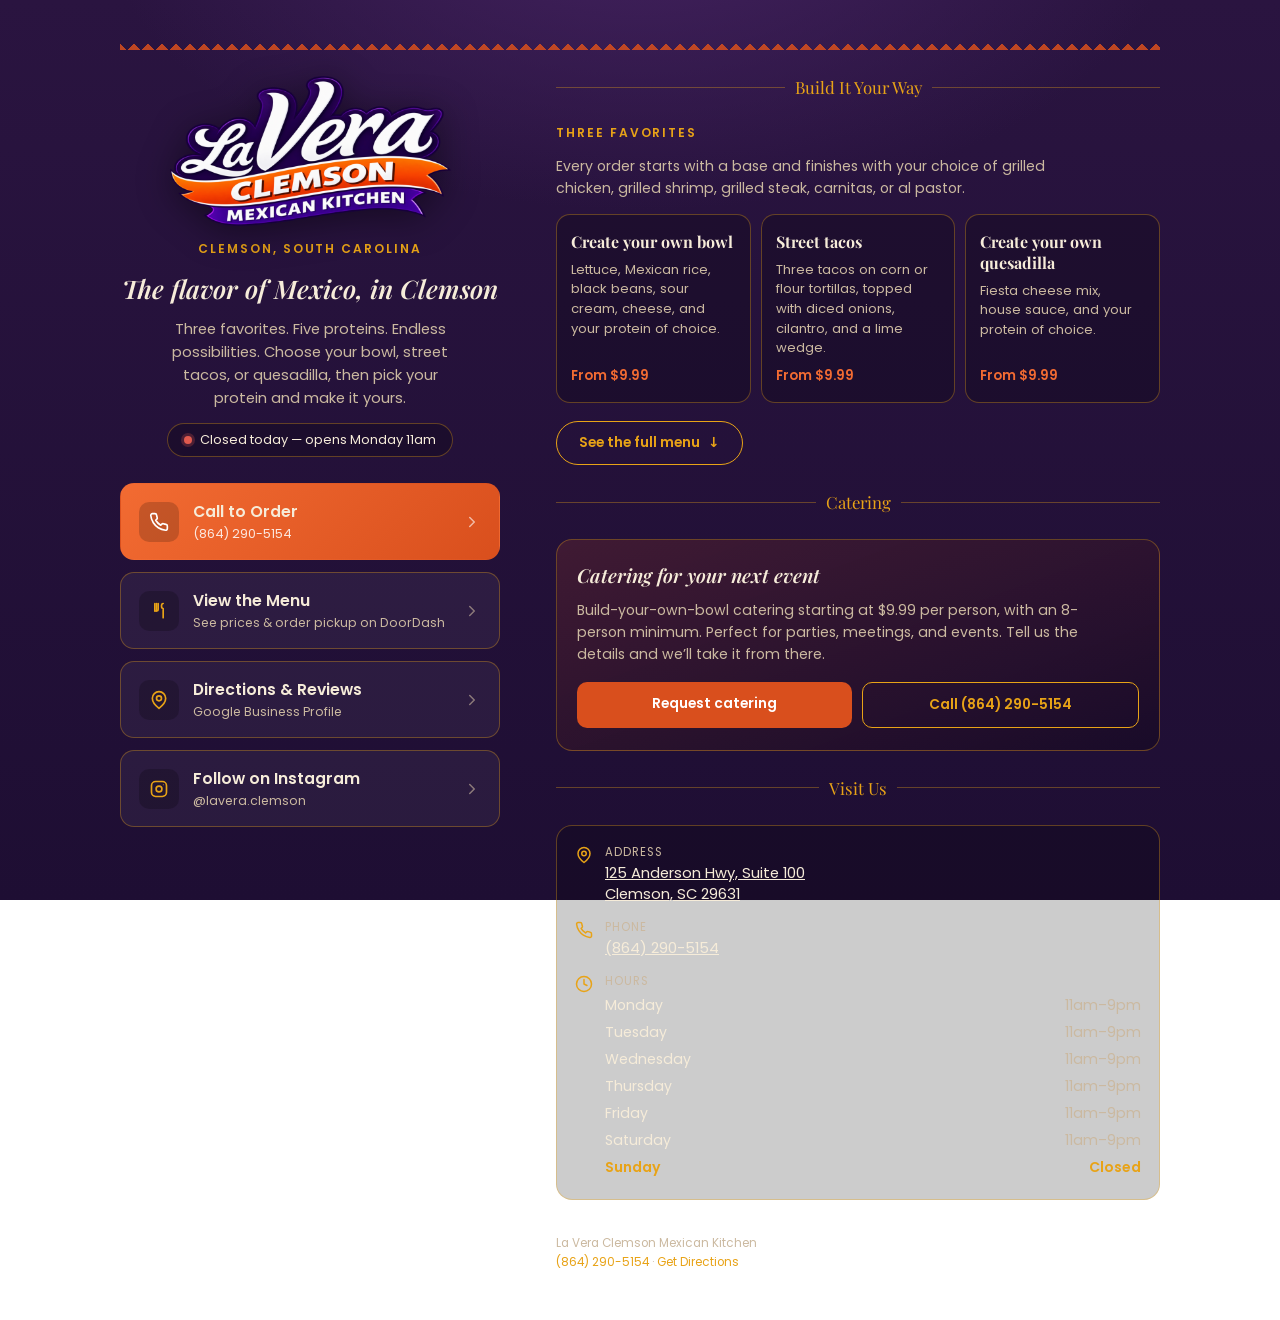
==== commit d3d19422: "Rename index (2).html to index.html" ====
--- a/index.html
+++ b/index.html
@@ -1,172 +1,673 @@
 <!DOCTYPE html>
 <html lang="en">
 <head>
-<meta charset="UTF-8">
-<meta name="viewport" content="width=device-width, initial-scale=1.0">
-<title>La Vera Clemson | Mexican Restaurant &amp; Catering in Clemson, SC</title>
-<meta name="description" content="La Vera Clemson Mexican Kitchen serves build-your-own bowls, street tacos and quesadillas in Clemson, SC. Order catering for your next event or visit us on Anderson Hwy.">
-<link rel="canonical" href="https://www.lavaraclemson.com/">
-<meta name="robots" content="index, follow">
-
-<meta property="og:type" content="restaurant.restaurant">
-<meta property="og:title" content="La Vera Clemson | Mexican Restaurant & Catering in Clemson, SC">
-<meta property="og:description" content="The flavor of Mexico, in Clemson. Build-your-own bowls, street tacos, quesadillas and full-service catering.">
-<meta property="og:image" content="https://www.lavaraclemson.com/logo.jpg">
-<meta property="og:url" content="https://www.lavaraclemson.com/">
-<meta name="twitter:card" content="summary_large_image">
-
+<meta charset="utf-8">
+<meta name="viewport" content="width=device-width, initial-scale=1, viewport-fit=cover">
+<title>La Vera Clemson</title>
+<style>
+  :root{
+    --purple-deep:#1e0e33;
+    --purple:#2a1440;
+    --purple-light:#43225f;
+    --orange:#d94f1d;
+    --orange-bright:#f26b32;
+    --gold:#e8a317;
+    --cream:#f6ecd9;
+    --cream-dim:#cbb9a0;
+    --ink:#111111;
+    --line:rgba(232,163,23,0.35);
+  }
+
+  *{box-sizing:border-box;}
+
+  body{
+    background:
+      radial-gradient(ellipse 900px 500px at 50% -10%, var(--purple-light) 0%, transparent 60%),
+      linear-gradient(180deg, var(--purple) 0%, var(--purple-deep) 100%);
+    background-attachment:fixed;
+    color:var(--cream);
+    font-family:'Poppins', system-ui, -apple-system, sans-serif;
+    margin:0;
+    padding-inline:20px;
+    padding-block:36px 48px;
+    display:flex;
+    justify-content:center;
+  }
+
+  .page{
+    width:100%;
+    max-width:520px;
+    display:flex;
+    flex-direction:column;
+    align-items:center;
+    gap:26px;
+  }
+
+  .layout{
+    width:100%;
+    display:flex;
+    flex-direction:column;
+    align-items:center;
+    gap:26px;
+  }
+
+  .col-left, .col-right{
+    width:100%;
+    display:flex;
+    flex-direction:column;
+    align-items:center;
+    gap:26px;
+  }
+
+
+  /* -- picado banner -- */
+  .picado{
+    width:100%;
+    height:14px;
+    background-image:
+      linear-gradient(45deg, var(--orange) 25%, transparent 25%),
+      linear-gradient(-45deg, var(--orange) 25%, transparent 25%);
+    background-size:14px 14px;
+    background-position:0 0;
+    opacity:0.85;
+  }
+
+  /* -- hero -- */
+  .hero{
+    display:flex;
+    flex-direction:column;
+    align-items:center;
+    text-align:center;
+    gap:14px;
+    width:100%;
+  }
+
+  .logo-frame{
+    width:min(78%, 320px);
+  }
+  .logo-frame img{
+    width:100%;
+    height:auto;
+    display:block;
+    filter:drop-shadow(0 6px 18px rgba(0,0,0,0.45));
+  }
+
+  .eyebrow{
+    font-size:0.76rem;
+    letter-spacing:0.16em;
+    text-transform:uppercase;
+    color:var(--gold);
+    margin:0;
+    font-weight:600;
+  }
+
+  .headline{
+    font-family:'Playfair Display', Georgia, serif;
+    font-style:italic;
+    font-weight:600;
+    font-size:1.6rem;
+    line-height:1.25;
+    color:var(--cream);
+    margin:0;
+    text-wrap:balance;
+  }
+
+  .hero-copy{
+    font-size:0.92rem;
+    line-height:1.55;
+    color:var(--cream-dim);
+    margin:0;
+    max-width:34ch;
+  }
+
+  /* -- status pill -- */
+  .status{
+    display:inline-flex;
+    align-items:center;
+    gap:8px;
+    background:rgba(0,0,0,0.22);
+    border:1px solid var(--line);
+    padding:7px 16px;
+    border-radius:999px;
+    font-size:0.8rem;
+    color:var(--cream);
+  }
+  .status .dot{
+    width:8px;height:8px;border-radius:50%;
+    background:#3fc270;
+    box-shadow:0 0 0 3px rgba(63,194,112,0.25);
+    flex-shrink:0;
+  }
+  .status.closed .dot{
+    background:#e05a4e;
+    box-shadow:0 0 0 3px rgba(224,90,78,0.25);
+  }
+
+  /* -- link tiles -- */
+  .links{
+    width:100%;
+    display:flex;
+    flex-direction:column;
+    gap:12px;
+  }
+
+  .tile{
+    display:flex;
+    align-items:center;
+    gap:14px;
+    width:100%;
+    padding:16px 18px;
+    border-radius:14px;
+    background:rgba(255,255,255,0.05);
+    border:1px solid var(--line);
+    color:var(--cream);
+    text-decoration:none;
+    transition:transform 0.15s ease, background 0.15s ease, border-color 0.15s ease;
+  }
+  .tile:hover, .tile:focus-visible{
+    transform:translateY(-2px);
+    background:rgba(255,255,255,0.09);
+    border-color:var(--gold);
+    outline:none;
+  }
+  .tile:active{ transform:translateY(0); }
+
+  .tile.primary{
+    background:linear-gradient(135deg, var(--orange-bright), var(--orange));
+    border-color:transparent;
+  }
+  .tile.primary:hover, .tile.primary:focus-visible{
+    background:linear-gradient(135deg, var(--orange-bright), var(--orange-bright));
+  }
+
+  .tile-icon{
+    flex-shrink:0;
+    width:40px;height:40px;
+    border-radius:10px;
+    display:flex;align-items:center;justify-content:center;
+    background:rgba(0,0,0,0.2);
+  }
+  .tile.primary .tile-icon{ background:rgba(0,0,0,0.18); }
+  .tile-icon svg{ width:20px;height:20px; }
+
+  .tile-text{ display:flex; flex-direction:column; gap:2px; min-width:0; }
+  .tile-title{ font-weight:600; font-size:0.98rem; }
+  .tile-sub{ font-size:0.78rem; color:var(--cream-dim); }
+  .tile.primary .tile-sub{ color:rgba(255,255,255,0.85); }
+
+  .tile-arrow{ margin-left:auto; opacity:0.6; flex-shrink:0; }
+
+  /* -- section divider -- */
+  .divider{
+    display:flex;
+    align-items:center;
+    gap:10px;
+    width:100%;
+    color:var(--gold);
+    font-family:'Playfair Display', Georgia, serif;
+    font-size:1.05rem;
+    margin-top:6px;
+  }
+  .divider::before, .divider::after{
+    content:'';
+    flex:1;
+    height:1px;
+    background:var(--line);
+  }
+
+  /* -- build-it-your-way section -- */
+  .build-section{
+    width:100%;
+    display:flex;
+    flex-direction:column;
+    align-items:center;
+    gap:14px;
+    text-align:center;
+  }
+  .build-copy{
+    font-size:0.88rem;
+    line-height:1.55;
+    color:var(--cream-dim);
+    margin:0;
+    max-width:36ch;
+  }
+  .build-grid{
+    width:100%;
+    display:grid;
+    grid-template-columns:repeat(3,1fr);
+    gap:10px;
+  }
+  @media (max-width:520px){
+    .build-grid{ grid-template-columns:1fr; }
+    .catering-actions{ flex-direction:column; }
+    .btn-solid, .btn-outline{ width:100%; }
+  }
+  .build-card{
+    background:rgba(0,0,0,0.22);
+    border:1px solid var(--line);
+    border-radius:14px;
+    padding:16px 14px;
+    display:flex;
+    flex-direction:column;
+    gap:8px;
+    text-align:left;
+  }
+  .build-card h3{
+    font-family:'Playfair Display', Georgia, serif;
+    font-size:1rem;
+    color:var(--cream);
+    margin:0;
+  }
+  .build-card p{
+    font-size:0.82rem;
+    line-height:1.5;
+    color:var(--cream-dim);
+    margin:0;
+    flex:1;
+  }
+  .build-card .price{
+    font-size:0.82rem;
+    font-weight:600;
+    color:var(--orange-bright);
+  }
+
+  .full-menu{
+    width:100%;
+    margin-top:4px;
+  }
+  .full-menu summary{
+    cursor:pointer;
+    list-style:none;
+    display:inline-flex;
+    align-items:center;
+    gap:8px;
+    padding:11px 22px;
+    border-radius:999px;
+    border:1px solid var(--gold);
+    color:var(--gold);
+    font-size:0.86rem;
+    font-weight:600;
+  }
+  .full-menu summary::-webkit-details-marker{ display:none; }
+  .full-menu summary::after{
+    content:'\2193';
+    transition:transform 0.2s ease;
+  }
+  .full-menu[open] summary::after{ transform:rotate(180deg); }
+  .full-menu-body{
+    margin-top:14px;
+    background:rgba(0,0,0,0.2);
+    border:1px solid var(--line);
+    border-radius:16px;
+    padding:14px;
+    display:flex;
+    flex-direction:column;
+    gap:12px;
+    text-align:left;
+  }
+  .full-menu-body img{
+    width:100%;
+    height:auto;
+    border-radius:10px;
+    display:block;
+  }
+  .menu-highlights{
+    display:flex;
+    flex-wrap:wrap;
+    gap:8px;
+    justify-content:center;
+  }
+  .chip{
+    font-size:0.76rem;
+    padding:6px 12px;
+    border-radius:999px;
+    background:rgba(232,163,23,0.14);
+    border:1px solid var(--line);
+    color:var(--gold);
+    white-space:nowrap;
+  }
+
+  /* -- catering section -- */
+  .catering-card{
+    width:100%;
+    background:linear-gradient(160deg, rgba(217,79,29,0.16), rgba(0,0,0,0.22));
+    border:1px solid var(--line);
+    border-radius:16px;
+    padding:22px 20px;
+    display:flex;
+    flex-direction:column;
+    gap:12px;
+    text-align:center;
+    align-items:center;
+  }
+  .catering-title{
+    font-family:'Playfair Display', Georgia, serif;
+    font-style:italic;
+    font-weight:600;
+    font-size:1.2rem;
+    color:var(--cream);
+    margin:0;
+  }
+  .catering-card p{
+    font-size:0.88rem;
+    line-height:1.55;
+    color:var(--cream-dim);
+    margin:0;
+    max-width:38ch;
+  }
+  .catering-actions{
+    display:flex;
+    flex-wrap:wrap;
+    gap:10px;
+    justify-content:center;
+    margin-top:4px;
+    width:100%;
+  }
+  .btn-solid, .btn-outline{
+    flex:1;
+    min-width:150px;
+    padding:12px 16px;
+    border-radius:10px;
+    font-size:0.86rem;
+    font-weight:600;
+    text-decoration:none;
+    text-align:center;
+  }
+  .btn-solid{
+    background:var(--orange);
+    color:white;
+  }
+  .btn-solid:hover, .btn-solid:focus-visible{ background:var(--orange-bright); }
+  .btn-outline{
+    background:transparent;
+    border:1px solid var(--gold);
+    color:var(--gold);
+  }
+  .btn-outline:hover, .btn-outline:focus-visible{ background:rgba(232,163,23,0.1); }
+
+  /* -- info card -- */
+  .info-card{
+    width:100%;
+    background:rgba(0,0,0,0.2);
+    border:1px solid var(--line);
+    border-radius:16px;
+    padding:18px;
+    display:flex;
+    flex-direction:column;
+    gap:14px;
+  }
+  .info-row{
+    display:flex;
+    gap:12px;
+    align-items:flex-start;
+  }
+  .info-row svg{ flex-shrink:0; width:18px;height:18px; margin-top:2px; color:var(--gold); }
+  .info-row .label{ font-size:0.72rem; text-transform:uppercase; letter-spacing:0.08em; color:var(--cream-dim); margin-bottom:2px; }
+  .info-row .value{ font-size:0.92rem; color:var(--cream); line-height:1.45; }
+  .info-row a{ color:var(--cream); }
+
+  .hours-table{ width:100%; border-collapse:collapse; font-size:0.88rem; }
+  .hours-table td{ padding:3px 0; }
+  .hours-table td:last-child{ text-align:right; color:var(--cream-dim); font-variant-numeric:tabular-nums; }
+  .hours-table tr.today td{ color:var(--gold); font-weight:600; }
+  .hours-table tr.today td:last-child{ color:var(--gold); }
+
+  footer{
+    text-align:center;
+    color:var(--cream-dim);
+    font-size:0.74rem;
+    margin-top:8px;
+    line-height:1.6;
+  }
+  footer a{ color:var(--gold); text-decoration:none; }
+
+  @media (prefers-reduced-motion: reduce){
+    .tile{ transition:none; }
+  }
+
+  /* -- wide screens: two-column layout so the page isn't a lonely strip on a big monitor -- */
+  @media (min-width:900px){
+    .page{ max-width:1040px; }
+    .picado{ max-width:1040px; }
+    .layout{
+      flex-direction:row;
+      align-items:flex-start;
+      gap:56px;
+    }
+    .col-left{
+      width:380px;
+      flex-shrink:0;
+      position:sticky;
+      top:40px;
+    }
+    .col-right{
+      flex:1;
+      min-width:0;
+      align-items:stretch;
+      text-align:left;
+    }
+    .col-right .divider{ margin-top:0; }
+    .build-section{ align-items:stretch; text-align:left; }
+    .build-section .eyebrow, .build-section .build-copy{ text-align:left; max-width:60ch; }
+    .full-menu{ text-align:left; }
+    .full-menu summary{ display:flex; width:max-content; }
+    .catering-card{ align-items:flex-start; text-align:left; }
+    .catering-card p{ max-width:60ch; }
+    .catering-actions{ justify-content:flex-start; }
+    footer{ text-align:left; }
+  }
+</style>
 <link rel="preconnect" href="https://fonts.googleapis.com">
 <link rel="preconnect" href="https://fonts.gstatic.com" crossorigin>
-<link href="https://fonts.googleapis.com/css2?family=Playfair+Display:ital,wght@0,700;1,700&family=Poppins:wght@400;500;600;700&display=swap" rel="stylesheet">
-<link rel="stylesheet" href="styles.css">
-
-<script type="application/ld+json">
-{
-  "@context": "https://schema.org",
-  "@type": "MexicanRestaurant",
-  "name": "La Vera Clemson Mexican Kitchen",
-  "image": "https://www.lavaraclemson.com/logo.jpg",
-  "@id": "https://www.lavaraclemson.com/",
-  "url": "https://www.lavaraclemson.com/",
-  "telephone": "+1-864-290-5154",
-  "servesCuisine": "Mexican",
-  "priceRange": "$$",
-  "address": {
-    "@type": "PostalAddress",
-    "streetAddress": "125 Anderson Hwy, Suite 100",
-    "addressLocality": "Clemson",
-    "addressRegion": "SC",
-    "postalCode": "29631",
-    "addressCountry": "US"
-  },
-  "openingHoursSpecification": [
-    {
-      "@type": "OpeningHoursSpecification",
-      "dayOfWeek": ["Monday","Tuesday","Wednesday","Thursday","Friday","Saturday"],
-      "opens": "11:00",
-      "closes": "21:00"
-    }
-  ],
-  "menu": "https://www.lavaraclemson.com/menu.html",
-  "acceptsReservations": "False"
-}
-</script>
+<link href="https://fonts.googleapis.com/css2?family=Playfair+Display:ital,wght@0,600;0,700;1,600&family=Poppins:wght@400;500;600;700&display=swap" rel="stylesheet">
 </head>
 <body>
-<a class="skip-link" href="#main">Skip to content</a>
-
-<header class="site-header">
-  <div class="container nav-wrap">
-    <a href="index.html" class="logo-link" aria-label="La Vera Clemson Mexican Kitchen — home"><img src="logo.jpg" alt="La Vera Clemson Mexican Kitchen" class="logo-img"></a>
-    <button class="nav-toggle" id="navToggle" aria-expanded="false" aria-controls="mainNav">Menu</button>
-    <nav class="main-nav" id="mainNav" aria-label="Primary">
-      <a href="index.html" aria-current="page">Home</a>
-      <a href="menu.html">Menu</a>
-      <a href="catering.html">Catering</a>
-      <a href="location.html">Location &amp; Contact</a>
-      <a class="btn btn-primary" href="catering.html">Book catering</a>
-    </nav>
-  </div>
-</header>
-
-<main id="main">
-
-  <section class="hero">
-    <div class="container">
-      <span class="eyebrow">Clemson, South Carolina</span>
-      <h1>The flavor of Mexico, in Clemson</h1>
-      <p class="lede">Three favorites. Five proteins. Endless possibilities. Choose your bowl, street tacos, or quesadilla, then pick your protein and make it yours.</p>
-      <div class="btn-row">
-        <a class="btn btn-primary" href="menu.html">View the menu</a>
-        <a class="btn btn-outline" href="catering.html">Book catering</a>
+<div class="page">
+  <div class="picado" aria-hidden="true"></div>
+
+  <div class="layout">
+  <div class="col-left">
+  <div class="hero">
+    <div class="logo-frame">
+      <img src="[data-uri]